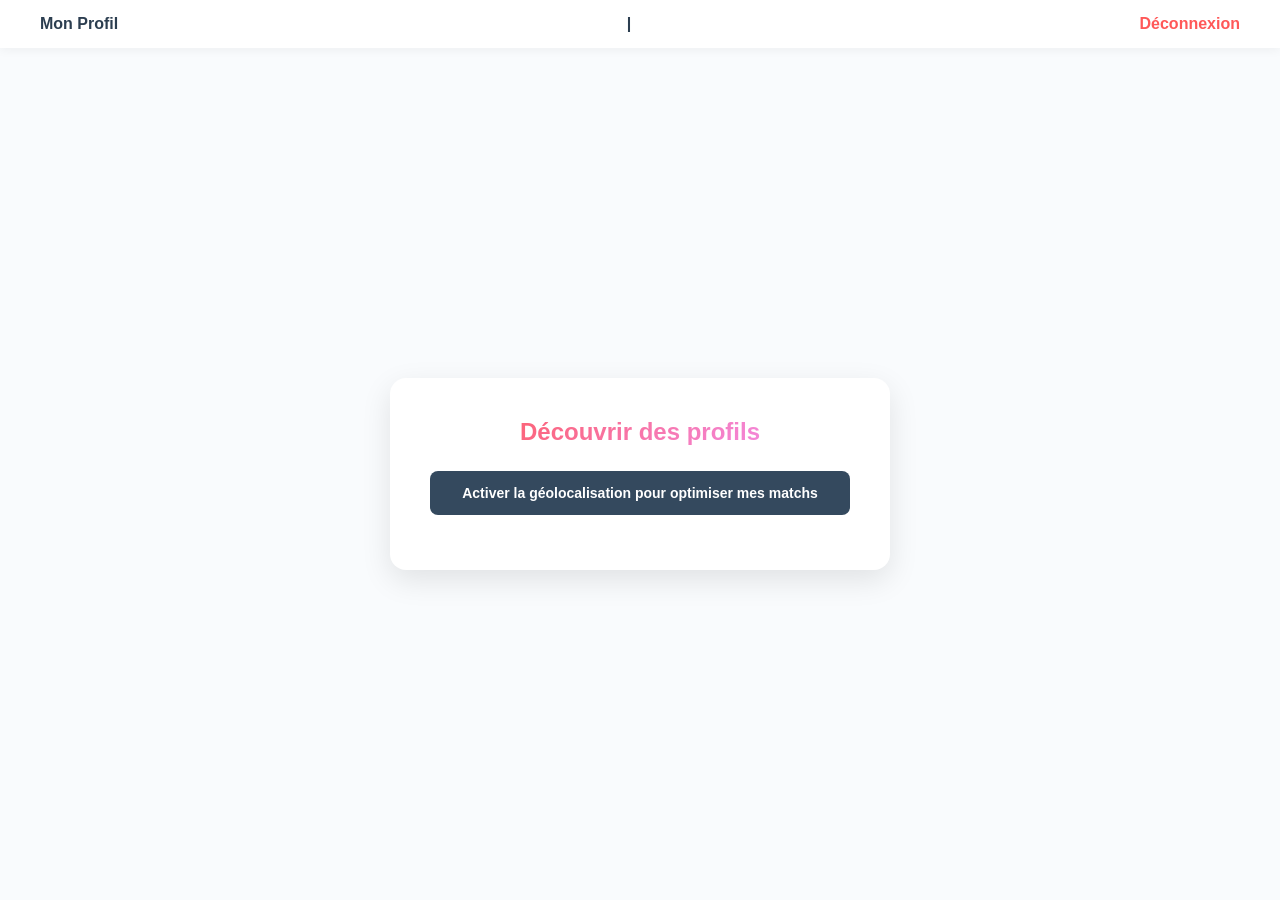
==== frontend/public/dashboard.html @ 8a45b520 "big commit" ====
<!doctype html>
<html lang="fr">
  <head>
    <meta charset="UTF-8" />
    <meta name="viewport" content="width=device-width, initial-scale=1.0" />
    <title>app-loove - Découverte</title>
    <script type="module" src="../src/app.js" defer></script>
    <link rel="stylesheet" href="./css/style.css" />
  </head>
  <body>
    <header>
      <nav>
        <span id="welcome-user">Mon Profil</span> |
        <a href="./login.html" id="logout-btn">Déconnexion</a>
      </nav>
    </header>

    <main>
      <section id="dashboard-section">
        <h1>Découvrir des profils</h1>

        <button id="geo-btn">
          Activer la géolocalisation pour optimiser mes matchs
        </button>
        <p id="geo-status"></p>

        <div id="profile-card" style="display: none">
          <div class="profile-avatar-placeholder">❤️</div>

          <div class="profile-content">
            <h2 id="profile-name">Prénom, Âge</h2>
            <span id="profile-distance">À X km de vous</span>
            <p id="profile-bio">Biographie...</p>

            <div class="actions">
              <button id="pass-btn">Passer</button>
              <button id="like-btn">Liker</button>
            </div>
          </div>
        </div>

        <div id="no-profiles" style="display: none">
          <p>
            Désolé, aucun profil ne correspond à vos critères autour de vous
            pour le moment.
          </p>
        </div>
      </section>
    </main>
  </body>
</html>
---- frontend/public/css/style.css ----
/* frontend/public/css/style.css */

/* --- Variables de Design --- */
:root {
  --gradient-primary: linear-gradient(135deg, #ff5858 0%, #f093fb 100%);
  --color-dark: #2c3e50;
  --color-light: #f9fbfd;
  --color-white: #ffffff;
  --color-success: #2ecc71;
  --color-error: #ff4d4d;
  --shadow: 0 10px 30px rgba(0, 0, 0, 0.1);
  --radius: 16px;
}

/* --- Reset & Base --- */
* {
  margin: 0;
  padding: 0;
  box-sizing: border-box;
  font-family: "Segoe UI", Tahoma, Geneva, Verdana, sans-serif;
}

body {
  background-color: var(--color-light);
  color: var(--color-dark);
  min-height: 100vh;
  display: flex;
  flex-direction: column;
}

/* --- Header & Navigation --- */
header {
  background: var(--color-white);
  padding: 15px 30px;
  box-shadow: 0 2px 10px rgba(0, 0, 0, 0.05);
}

nav {
  max-width: 1200px;
  margin: 0 auto;
  display: flex;
  justify-content: space-between;
  align-items: center;
  font-weight: 600;
}

nav a {
  color: #ff5858;
  text-decoration: none;
  transition: opacity 0.2s;
}

nav a:hover {
  opacity: 0.8;
}

/* --- Conteneur Principal --- */
main {
  flex: 1;
  display: flex;
  justify-content: center;
  align-items: center;
  padding: 20px;
}

/* --- Sections & Formulaires --- */
section {
  background: var(--color-white);
  padding: 40px;
  border-radius: var(--radius);
  box-shadow: var(--shadow);
  width: 100%;
  max-width: 450px;
  text-align: center;
}

h1 {
  font-size: 24px;
  margin-bottom: 25px;
  background: var(--gradient-primary);
  -webkit-background-clip: text;
  -webkit-text-fill-color: transparent;
}

/* --- Éléments de Formulaire --- */
form {
  display: flex;
  flex-direction: column;
  gap: 20px;
  text-align: left;
}

label {
  font-size: 14px;
  font-weight: 600;
  margin-bottom: 5px;
  display: block;
  color: #7f8c8d;
}

input,
select,
textarea {
  width: 100%;
  padding: 12px 15px;
  border: 2px solid #eaeded;
  border-radius: 8px;
  font-size: 15px;
  background-color: #fcfcfc;
  transition: border-color 0.2s;
}

input:focus,
select:focus,
textarea:focus {
  outline: none;
  border-color: #f093fb;
}

/* --- Boutons --- */
button {
  width: 100%;
  padding: 14px;
  border: none;
  border-radius: 8px;
  font-size: 16px;
  font-weight: 600;
  color: var(--color-white);
  background: var(--gradient-primary);
  cursor: pointer;
  transition:
    transform 0.1s,
    box-shadow 0.2s;
}

button:hover {
  transform: translateY(-2px);
  box-shadow: 0 5px 15px rgba(240, 147, 251, 0.4);
}

button:active {
  transform: translateY(0);
}

/* --- Feedbacks (Messages d'erreur/succès) --- */
#form-feedback,
#geo-status {
  padding: 12px;
  border-radius: 8px;
  font-size: 14px;
  font-weight: 600;
  margin-bottom: 20px;
  display: none; /* Caché par défaut */
}

#form-feedback:not(:empty),
#geo-status:not(:empty) {
  display: block; /* S'affiche dès qu'il y a du texte */
}

/* --- Interface de Découverte (Dashboard Card) --- */
#dashboard-section {
  max-width: 500px;
}

#geo-btn {
  background: #34495e;
  margin-bottom: 15px;
  font-size: 14px;
}

#profile-card {
  background: var(--color-white);
  border-radius: var(--radius) !important;
  box-shadow: var(--shadow);
  padding: 0 !important; /* Pour que l'image ou le header soit net */
  overflow: hidden;
  border: none !important;
  margin-top: 25px;
}

/* Simulation d'un espace photo stylisé */
.profile-avatar-placeholder {
  height: 250px;
  background: var(--gradient-primary);
  display: flex;
  align-items: center;
  justify-content: center;
  color: white;
  font-size: 64px;
}

.profile-content {
  padding: 25px;
  text-align: left;
}

#profile-name {
  font-size: 22px;
  font-weight: 700;
  color: var(--color-dark);
  margin-bottom: 5px;
}

#profile-bio {
  font-size: 15px;
  color: #7f8c8d;
  margin-bottom: 15px;
  line-height: 1.4;
}

#profile-distance {
  font-size: 13px;
  font-weight: 700;
  color: #9b59b6;
  background: #f3e5f5;
  display: inline-block;
  padding: 4px 10px;
  border-radius: 20px;
  margin-bottom: 20px;
}

/* Zone des boutons Like / Pass */
.actions {
  display: grid;
  grid-template-columns: 1fr 1fr;
  gap: 15px;
}

#pass-btn {
  background: #fff;
  color: var(--color-error);
  border: 2px solid var(--color-error);
}
#pass-btn:hover {
  background: var(--color-error);
  color: white;
  box-shadow: 0 5px 15px rgba(255, 77, 77, 0.3);
}

#like-btn {
  background: var(--color-success);
}
#like-btn:hover {
  box-shadow: 0 5px 15px rgba(46, 204, 113, 0.3);
}

/* --- RESPONSIVE : Media Queries --- */
@media (max-width: 480px) {
  section {
    padding: 25px 20px;
    box-shadow: none; /* Plus épuré sur mobile */
    background: transparent;
  }

  body {
    background-color: var(--color-white);
  }

  h1 {
    font-size: 22px;
  }
}
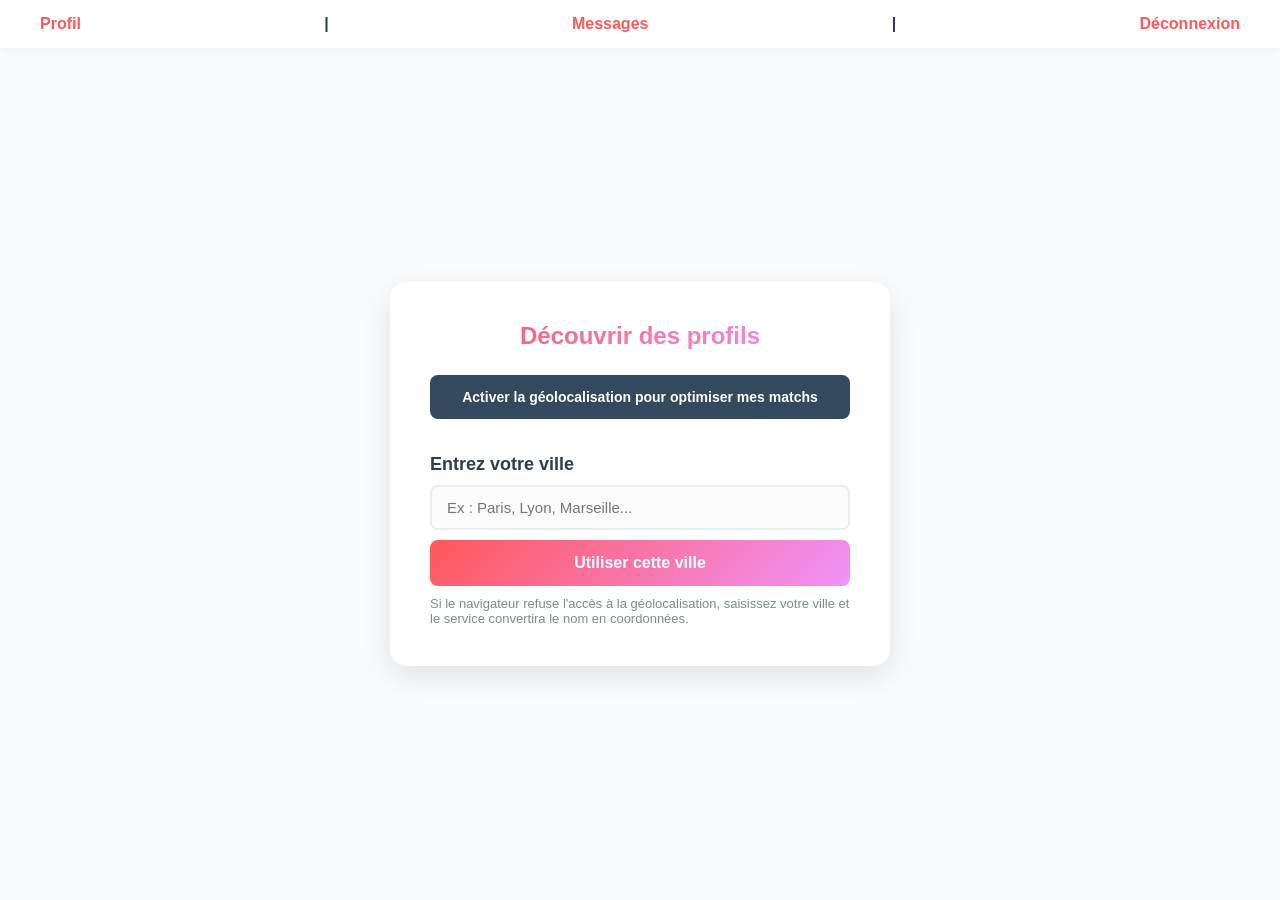
==== commit 7dec119e: "big commit" ====
--- a/frontend/public/dashboard.html
+++ b/frontend/public/dashboard.html
@@ -10,7 +10,8 @@
   <body>
     <header>
       <nav>
-        <span id="welcome-user">Mon Profil</span> |
+        <a href="./profile.html">Profil</a> |
+        <a href="./messages.html">Messages</a> |
         <a href="./login.html" id="logout-btn">Déconnexion</a>
       </nav>
     </header>
@@ -23,6 +24,37 @@
           Activer la géolocalisation pour optimiser mes matchs
         </button>
         <p id="geo-status"></p>
+
+        <div
+          id="manual-location"
+          style="
+            margin-top: 20px;
+            text-align: left;
+            max-width: 420px;
+            margin-left: auto;
+            margin-right: auto;
+          "
+        >
+          <h2 style="font-size: 18px; margin-bottom: 10px">
+            Entrez votre ville
+          </h2>
+          <form id="manual-location-form" style="display: grid; gap: 10px">
+            <input
+              id="city-input"
+              type="text"
+              placeholder="Ex : Paris, Lyon, Marseille..."
+              autocomplete="off"
+              required
+            />
+            <button id="set-location-btn" type="submit" style="width: 100%">
+              Utiliser cette ville
+            </button>
+          </form>
+          <p style="font-size: 13px; color: #7f8c8d; margin-top: 10px">
+            Si le navigateur refuse l'accès à la géolocalisation, saisissez
+            votre ville et le service convertira le nom en coordonnées.
+          </p>
+        </div>
 
         <div id="profile-card" style="display: none">
           <div class="profile-avatar-placeholder">❤️</div>
--- a/frontend/public/css/style.css
+++ b/frontend/public/css/style.css
@@ -245,6 +245,48 @@
   box-shadow: 0 5px 15px rgba(46, 204, 113, 0.3);
 }
 
+.profile-photo {
+  width: 100%;
+  height: 120px;
+  object-fit: cover;
+  border-radius: 16px;
+  border: 2px solid #f1f1f1;
+}
+
+.conversation-item {
+  display: flex;
+  justify-content: space-between;
+  align-items: center;
+  border: 1px solid #e4e4e4;
+  border-radius: 14px;
+  padding: 12px 14px;
+  background: #fbfbfb;
+  cursor: pointer;
+  transition: background 0.2s ease;
+}
+
+.conversation-item:hover {
+  background: #f1f4f8;
+}
+
+.message-sent,
+.message-received {
+  max-width: 80%;
+  padding: 15px 18px;
+  border-radius: 18px;
+  line-height: 1.5;
+}
+
+.message-sent {
+  background: #d1f2eb;
+  align-self: flex-end;
+}
+
+.message-received {
+  background: #f7f7f7;
+  align-self: flex-start;
+}
+
 /* --- RESPONSIVE : Media Queries --- */
 @media (max-width: 480px) {
   section {
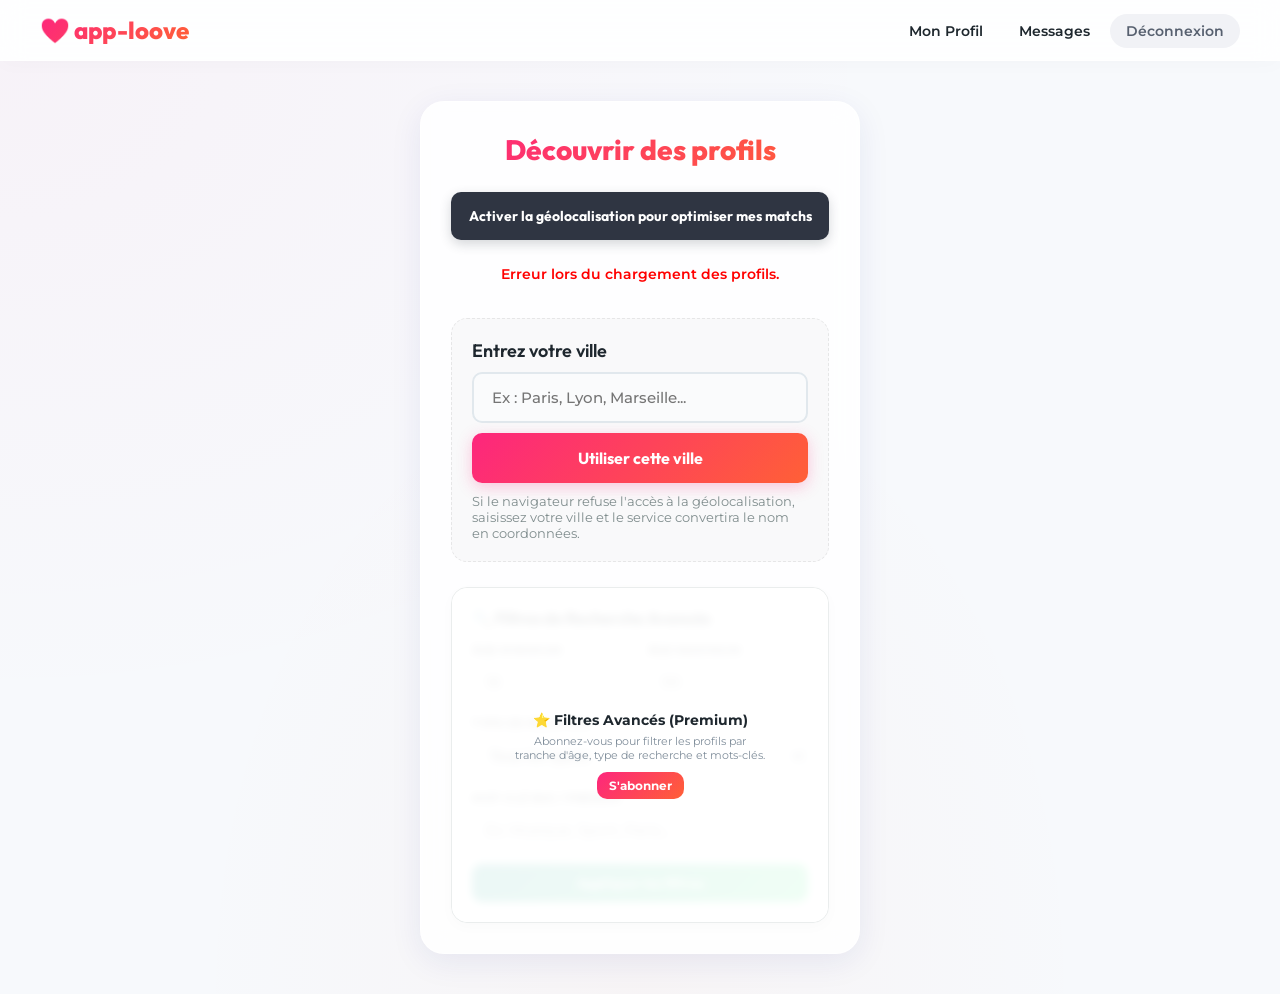
==== commit 07104d36: "feat: implement premium, visits, reports and admin panel functionalities" ====
--- a/frontend/public/dashboard.html
+++ b/frontend/public/dashboard.html
@@ -10,9 +10,12 @@
   <body>
     <header>
       <nav>
-        <a href="./profile.html">Profil</a> |
-        <a href="./messages.html">Messages</a> |
-        <a href="./login.html" id="logout-btn">Déconnexion</a>
+        <div class="logo">❤️ app-loove</div>
+        <div>
+          <a href="./profile.html">Mon Profil</a>
+          <a href="./messages.html">Messages</a>
+          <a href="./login.html" id="logout-btn">Déconnexion</a>
+        </div>
       </nav>
     </header>
 
@@ -56,8 +59,60 @@
           </p>
         </div>
 
+        <!-- Filtres Avancés (Premium) -->
+        <div id="advanced-filters" style="position: relative; background: #ffffff; border: 1px solid var(--color-border); border-radius: var(--radius-md); padding: 20px; margin-top: 25px; text-align: left; box-shadow: 0 4px 15px rgba(0,0,0,0.02);">
+          <h2 style="font-size: 16px; font-weight: 700; margin-bottom: 15px; color: var(--color-text-dark);">🔍 Filtres de Recherche Avancés</h2>
+          
+          <form id="advanced-filters-form" style="display: grid; grid-template-columns: 1fr 1fr; gap: 15px;">
+            <div>
+              <label for="filter-age-min" style="font-size: 11px;">Âge Minimum</label>
+              <input type="number" id="filter-age-min" min="18" max="100" placeholder="18" style="padding: 8px 12px; font-size: 14px;" />
+            </div>
+            <div>
+              <label for="filter-age-max" style="font-size: 11px;">Âge Maximum</label>
+              <input type="number" id="filter-age-max" min="18" max="100" placeholder="99" style="padding: 8px 12px; font-size: 14px;" />
+            </div>
+            <div style="grid-column: span 2;">
+              <label for="filter-relation" style="font-size: 11px;">Type de relation</label>
+              <select id="filter-relation" style="padding: 8px 12px; font-size: 14px;">
+                <option value="">Tous les types</option>
+                <option value="serious">Une relation sérieuse</option>
+                <option value="friendship">De l'amitié</option>
+                <option value="casual">Rencontre éphémère</option>
+              </select>
+            </div>
+            <div style="grid-column: span 2;">
+              <label for="filter-keyword" style="font-size: 11px;">Mot-clé bio / prénom</label>
+              <input type="text" id="filter-keyword" placeholder="Ex: Musique, Sport, Paris..." style="padding: 8px 12px; font-size: 14px;" />
+            </div>
+            <div style="grid-column: span 2;">
+              <button type="submit" style="padding: 10px; font-size: 14px; background: var(--gradient-secondary); box-shadow: none;">Appliquer les filtres</button>
+            </div>
+          </form>
+
+          <!-- Cache lock si non-premium -->
+          <div id="advanced-filters-lock" style="display: flex; position: absolute; top: 0; left: 0; width: 100%; height: 100%; background: rgba(255, 255, 255, 0.92); backdrop-filter: blur(4px); -webkit-backdrop-filter: blur(4px); flex-direction: column; align-items: center; justify-content: center; text-align: center; border-radius: var(--radius-md); padding: 15px; z-index: 10;">
+            <p style="font-weight: 700; font-size: 14px; margin-bottom: 5px; color: var(--color-text-dark);">⭐ Filtres Avancés (Premium)</p>
+            <p style="font-size: 11px; color: var(--color-text-muted); margin-bottom: 10px; max-width: 250px;">Abonnez-vous pour filtrer les profils par tranche d'âge, type de recherche et mots-clés.</p>
+            <a href="./premium.html" style="background: var(--gradient-primary); color: white; text-decoration: none; padding: 6px 12px; border-radius: var(--radius-sm); font-size: 12px; font-weight: 700; display: inline-block;">S'abonner</a>
+          </div>
+        </div>
+
         <div id="profile-card" style="display: none">
-          <div class="profile-avatar-placeholder">❤️</div>
+          <div id="profile-avatar" style="position: relative">
+            <img
+              id="profile-photo"
+              class="profile-photo"
+              alt="Photo de profil"
+              style="display: none"
+            />
+            <div
+              class="profile-avatar-placeholder"
+              id="profile-avatar-placeholder"
+            >
+              ❤️
+            </div>
+          </div>
 
           <div class="profile-content">
             <h2 id="profile-name">Prénom, Âge</h2>
@@ -68,6 +123,7 @@
               <button id="pass-btn">Passer</button>
               <button id="like-btn">Liker</button>
             </div>
+            <button id="report-btn" class="btn-delete" style="width: 100%; padding: 10px; font-size: 13px; margin-top: 15px; background: #57606f !important; box-shadow: none; font-weight: 600;">⚠️ Signaler ce profil</button>
           </div>
         </div>
 
@@ -79,5 +135,60 @@
         </div>
       </section>
     </main>
+
+    <!-- Modal de Match Interactif -->
+    <div id="match-modal" class="match-modal-overlay">
+      <div class="match-modal-container">
+        <div class="match-modal-title">C'est un Match !</div>
+        <div class="match-modal-subtitle">Vous et <span id="match-partner-name">quelqu'un</span> vous plaisez mutuellement.</div>
+        
+        <div class="match-avatars-wrapper">
+          <img id="match-avatar-me" class="match-avatar-circle match-avatar-me" src="" alt="Ma photo">
+          <div class="match-heart-divider">❤️</div>
+          <img id="match-avatar-partner" class="match-avatar-circle match-avatar-partner" src="" alt="Photo du match">
+        </div>
+        
+        <div class="match-modal-buttons">
+          <button id="match-chat-btn" class="btn-modal-chat">Envoyer un message</button>
+          <button id="match-close-btn" class="btn-modal-keep">Continuer la découverte</button>
+        </div>
+      </div>
+    </div>
+
+
+    <!-- Barre de Navigation Mobile fixed-bottom -->
+    <div class="mobile-nav">
+      <a href="./dashboard.html" class="mobile-nav-item active">
+        <span class="nav-icon">❤️</span>
+        <span class="nav-text">Découverte</span>
+      </a>
+      <a href="./messages.html" class="mobile-nav-item">
+        <span class="nav-icon">💬</span>
+        <span class="nav-text">Messages</span>
+      </a>
+      <a href="./profile.html" class="mobile-nav-item">
+        <span class="nav-icon">👤</span>
+        <span class="nav-text">Profil</span>
+      </a>
+    </div>
+    <!-- Modal de Signalement -->
+    <div id="report-modal" class="match-modal-overlay" style="background: rgba(15, 32, 39, 0.85);">
+      <div class="match-modal-container" style="max-width: 400px; background: white; padding: 30px; border-radius: var(--radius-lg); border: 1px solid var(--color-border); text-align: left; color: var(--color-text-dark);">
+        <h2 style="font-family: var(--font-title); font-size: 24px; font-weight: 800; color: #ff4757; margin-top: 0; margin-bottom: 10px; border: none; padding: 0;">Signaler ce profil</h2>
+        <p style="font-size: 13px; color: var(--color-text-muted); margin-bottom: 20px;">Veuillez expliquer brièvement pourquoi vous signalez ce profil. Notre équipe de modération étudiera ce signalement sous 24h.</p>
+        
+        <form id="report-form" style="display: flex; flex-direction: column; gap: 15px;">
+          <div>
+            <label for="report-reason" style="font-size: 12px; font-weight: 700;">Motif du signalement</label>
+            <textarea id="report-reason" rows="4" placeholder="Ex: Contenu inapproprié, harcèlement, faux profil..." required style="border: 2px solid #eaeded; border-radius: 8px; resize: none; margin-top: 5px;"></textarea>
+          </div>
+          
+          <div style="display: flex; gap: 10px; margin-top: 10px;">
+            <button type="button" id="report-cancel-btn" style="background: #f1f2f6; color: #57606f; box-shadow: none; flex: 1; padding: 12px;">Annuler</button>
+            <button type="submit" style="background: #ff4757; color: white; box-shadow: 0 4px 12px rgba(255,71,87,0.2); flex: 1; padding: 12px;">Signaler</button>
+          </div>
+        </form>
+      </div>
+    </div>
   </body>
 </html>
--- a/frontend/public/css/style.css
+++ b/frontend/public/css/style.css
@@ -1,15 +1,31 @@
-/* frontend/public/css/style.css */
+/* @import url de Google Fonts pour Outfit et Montserrat */
+@import url('https://fonts.googleapis.com/css2?family=Montserrat:wght@400;600;700&family=Outfit:wght@300;400;600;800&display=swap');
 
 /* --- Variables de Design --- */
 :root {
-  --gradient-primary: linear-gradient(135deg, #ff5858 0%, #f093fb 100%);
-  --color-dark: #2c3e50;
-  --color-light: #f9fbfd;
-  --color-white: #ffffff;
-  --color-success: #2ecc71;
-  --color-error: #ff4d4d;
-  --shadow: 0 10px 30px rgba(0, 0, 0, 0.1);
-  --radius: 16px;
+  --font-title: 'Outfit', sans-serif;
+  --font-body: 'Montserrat', sans-serif;
+  
+  /* Palette de couleurs Premium */
+  --gradient-primary: linear-gradient(135deg, #fd267d 0%, #ff6036 100%);
+  --gradient-secondary: linear-gradient(135deg, #11998e 0%, #38ef7d 100%);
+  --gradient-dark: linear-gradient(135deg, #0f2027 0%, #203a43 50%, #2c5364 100%);
+  
+  --color-bg-light: #f7f9fc;
+  --color-text-dark: #1e272e;
+  --color-text-muted: #808e9b;
+  --color-border: #eaeded;
+  
+  /* Glassmorphism values */
+  --glass-bg: rgba(255, 255, 255, 0.85);
+  --glass-border: rgba(255, 255, 255, 0.4);
+  --glass-shadow: 0 8px 32px 0 rgba(31, 38, 135, 0.08);
+  
+  --radius-lg: 24px;
+  --radius-md: 16px;
+  --radius-sm: 10px;
+  
+  --transition-smooth: all 0.3s cubic-bezier(0.25, 0.8, 0.25, 1);
 }
 
 /* --- Reset & Base --- */
@@ -17,22 +33,29 @@
   margin: 0;
   padding: 0;
   box-sizing: border-box;
-  font-family: "Segoe UI", Tahoma, Geneva, Verdana, sans-serif;
+  font-family: var(--font-body);
 }
 
 body {
-  background-color: var(--color-light);
-  color: var(--color-dark);
+  background-color: var(--color-bg-light);
+  color: var(--color-text-dark);
   min-height: 100vh;
   display: flex;
   flex-direction: column;
-}
-
-/* --- Header & Navigation --- */
+  overflow-x: hidden;
+}
+
+/* --- Navigation Premium --- */
 header {
-  background: var(--color-white);
-  padding: 15px 30px;
-  box-shadow: 0 2px 10px rgba(0, 0, 0, 0.05);
+  background: var(--glass-bg);
+  backdrop-filter: blur(12px);
+  -webkit-backdrop-filter: blur(12px);
+  border-bottom: 1px solid var(--glass-border);
+  padding: 15px 40px;
+  position: sticky;
+  top: 0;
+  z-index: 100;
+  box-shadow: 0 4px 20px rgba(0, 0, 0, 0.02);
 }
 
 nav {
@@ -41,17 +64,44 @@
   display: flex;
   justify-content: space-between;
   align-items: center;
+}
+
+.logo {
+  font-family: var(--font-title);
+  font-weight: 800;
+  font-size: 24px;
+  background: var(--gradient-primary);
+  -webkit-background-clip: text;
+  -webkit-text-fill-color: transparent;
+  display: flex;
+  align-items: center;
+  gap: 8px;
+  text-decoration: none;
+}
+
+nav a {
+  color: var(--color-text-dark);
+  text-decoration: none;
   font-weight: 600;
-}
-
-nav a {
-  color: #ff5858;
-  text-decoration: none;
-  transition: opacity 0.2s;
-}
-
-nav a:hover {
-  opacity: 0.8;
+  font-size: 14px;
+  padding: 8px 16px;
+  border-radius: 20px;
+  transition: var(--transition-smooth);
+}
+
+nav a:hover:not(#logout-btn) {
+  background: rgba(253, 38, 125, 0.08);
+  color: #fd267d;
+}
+
+#logout-btn {
+  background: #f1f2f6;
+  color: #57606f;
+}
+
+#logout-btn:hover {
+  background: #ffeef2;
+  color: #ff4757;
 }
 
 /* --- Conteneur Principal --- */
@@ -60,29 +110,45 @@
   display: flex;
   justify-content: center;
   align-items: center;
-  padding: 20px;
-}
-
-/* --- Sections & Formulaires --- */
+  padding: 40px 20px;
+  background-image: radial-gradient(at 0% 0%, rgba(253, 38, 125, 0.03) 0, transparent 50%),
+                    radial-gradient(at 50% 100%, rgba(255, 96, 54, 0.03) 0, transparent 50%);
+}
+
+/* --- Sections & Cartes --- */
 section {
-  background: var(--color-white);
+  background: var(--glass-bg);
+  backdrop-filter: blur(12px);
+  -webkit-backdrop-filter: blur(12px);
   padding: 40px;
-  border-radius: var(--radius);
-  box-shadow: var(--shadow);
+  border-radius: var(--radius-lg);
+  border: 1px solid var(--glass-border);
+  box-shadow: var(--glass-shadow);
   width: 100%;
-  max-width: 450px;
+  max-width: 480px;
   text-align: center;
+  transition: var(--transition-smooth);
 }
 
 h1 {
-  font-size: 24px;
+  font-family: var(--font-title);
+  font-size: 28px;
+  font-weight: 800;
   margin-bottom: 25px;
   background: var(--gradient-primary);
   -webkit-background-clip: text;
   -webkit-text-fill-color: transparent;
 }
 
-/* --- Éléments de Formulaire --- */
+h2 {
+  font-family: var(--font-title);
+  font-size: 20px;
+  font-weight: 600;
+  margin-bottom: 15px;
+  color: var(--color-text-dark);
+}
+
+/* --- Formulaires & Inputs --- */
 form {
   display: flex;
   flex-direction: column;
@@ -90,137 +156,220 @@
   text-align: left;
 }
 
+form > div {
+  display: flex;
+  flex-direction: column;
+  gap: 6px;
+}
+
 label {
-  font-size: 14px;
+  font-size: 13px;
   font-weight: 600;
-  margin-bottom: 5px;
-  display: block;
-  color: #7f8c8d;
+  color: var(--color-text-dark);
+  text-transform: uppercase;
+  letter-spacing: 0.5px;
 }
 
 input,
 select,
 textarea {
   width: 100%;
-  padding: 12px 15px;
-  border: 2px solid #eaeded;
-  border-radius: 8px;
+  padding: 14px 18px;
+  border: 2px solid #e1e8ed;
+  border-radius: var(--radius-sm);
   font-size: 15px;
-  background-color: #fcfcfc;
-  transition: border-color 0.2s;
+  font-weight: 500;
+  background-color: #fafbfc;
+  color: var(--color-text-dark);
+  transition: var(--transition-smooth);
 }
 
 input:focus,
 select:focus,
 textarea:focus {
   outline: none;
-  border-color: #f093fb;
+  border-color: #ff6036;
+  background-color: #fff;
+  box-shadow: 0 0 0 4px rgba(255, 96, 54, 0.1);
 }
 
 /* --- Boutons --- */
 button {
   width: 100%;
-  padding: 14px;
+  padding: 15px;
   border: none;
-  border-radius: 8px;
+  border-radius: var(--radius-sm);
+  font-family: var(--font-title);
   font-size: 16px;
-  font-weight: 600;
-  color: var(--color-white);
+  font-weight: 700;
+  color: #ffffff;
   background: var(--gradient-primary);
   cursor: pointer;
-  transition:
-    transform 0.1s,
-    box-shadow 0.2s;
+  box-shadow: 0 4px 15px rgba(253, 38, 125, 0.25);
+  transition: var(--transition-smooth);
 }
 
 button:hover {
   transform: translateY(-2px);
-  box-shadow: 0 5px 15px rgba(240, 147, 251, 0.4);
+  box-shadow: 0 6px 20px rgba(253, 38, 125, 0.35);
 }
 
 button:active {
   transform: translateY(0);
 }
 
-/* --- Feedbacks (Messages d'erreur/succès) --- */
+.btn-delete {
+  background: #ff4757 !important;
+  box-shadow: 0 4px 15px rgba(255, 71, 87, 0.25) !important;
+}
+
+.btn-delete:hover {
+  background: #ff2a3a !important;
+  box-shadow: 0 6px 20px rgba(255, 71, 87, 0.35) !important;
+}
+
+#chat-back-btn {
+  background: #f1f2f6 !important;
+  color: #57606f !important;
+  box-shadow: none !important;
+}
+
+#chat-back-btn:hover {
+  background: #e1e2e6 !important;
+}
+
+
+/* --- Feedbacks --- */
 #form-feedback,
-#geo-status {
-  padding: 12px;
-  border-radius: 8px;
+#geo-status,
+#photo-feedback {
+  padding: 14px;
+  border-radius: var(--radius-sm);
   font-size: 14px;
   font-weight: 600;
   margin-bottom: 20px;
-  display: none; /* Caché par défaut */
+  display: none;
+  text-align: center;
+  border: 1px solid transparent;
+  animation: fadeIn 0.3s ease;
 }
 
 #form-feedback:not(:empty),
-#geo-status:not(:empty) {
-  display: block; /* S'affiche dès qu'il y a du texte */
-}
-
-/* --- Interface de Découverte (Dashboard Card) --- */
+#geo-status:not(:empty),
+#photo-feedback:not(:empty) {
+  display: block;
+}
+
+/* Styles pour types de feedbacks */
+.feedback-success {
+  background-color: #e8f8f5;
+  color: #27ae60;
+  border-color: #a3e4d7;
+}
+
+.feedback-error {
+  background-color: #fdedec;
+  color: #c0392b;
+  border-color: #f5b7b1;
+}
+
+.feedback-info {
+  background-color: #ebf5fb;
+  color: #2980b9;
+  border-color: #aed6f1;
+}
+
+/* --- Dashboard & Cartes Profils --- */
 #dashboard-section {
-  max-width: 500px;
+  max-width: 440px;
+  padding: 30px;
 }
 
 #geo-btn {
-  background: #34495e;
-  margin-bottom: 15px;
+  background: #2f3542;
+  box-shadow: 0 4px 12px rgba(47, 53, 66, 0.2);
+  margin-bottom: 10px;
   font-size: 14px;
 }
 
+#geo-btn:hover {
+  background: #1e222b;
+  box-shadow: 0 6px 15px rgba(47, 53, 66, 0.3);
+}
+
+#manual-location {
+  background: rgba(0, 0, 0, 0.02);
+  border-radius: var(--radius-md);
+  padding: 20px;
+  margin-top: 20px;
+  border: 1px dashed rgba(0, 0, 0, 0.08);
+}
+
 #profile-card {
-  background: var(--color-white);
-  border-radius: var(--radius) !important;
-  box-shadow: var(--shadow);
-  padding: 0 !important; /* Pour que l'image ou le header soit net */
+  background: #ffffff;
+  border-radius: var(--radius-lg) !important;
+  box-shadow: 0 15px 40px rgba(0, 0, 0, 0.08);
+  padding: 0 !important;
   overflow: hidden;
-  border: none !important;
+  border: 1px solid #f1f2f6 !important;
   margin-top: 25px;
-}
-
-/* Simulation d'un espace photo stylisé */
-.profile-avatar-placeholder {
+  text-align: left;
+  position: relative;
+  transition: transform 0.5s cubic-bezier(0.175, 0.885, 0.32, 1.275), opacity 0.5s;
+}
+
+#profile-avatar-placeholder {
   height: 250px;
   background: var(--gradient-primary);
   display: flex;
   align-items: center;
   justify-content: center;
   color: white;
-  font-size: 64px;
+  font-size: 80px;
+  user-select: none;
+}
+
+#profile-photo {
+  width: 100%;
+  height: 250px;
+  object-fit: cover;
+  display: block;
 }
 
 .profile-content {
-  padding: 25px;
-  text-align: left;
+  padding: 30px 25px 25px 25px;
+  background: linear-gradient(to bottom, transparent 0%, rgba(255,255,255,1) 5%);
 }
 
 #profile-name {
-  font-size: 22px;
+  font-family: var(--font-title);
+  font-size: 24px;
+  font-weight: 800;
+  color: var(--color-text-dark);
+  margin-bottom: 8px;
+  display: flex;
+  justify-content: space-between;
+  align-items: center;
+}
+
+#profile-distance {
+  font-size: 12px;
   font-weight: 700;
-  color: var(--color-dark);
-  margin-bottom: 5px;
+  color: #fd267d;
+  background: #ffeef2;
+  display: inline-block;
+  padding: 6px 12px;
+  border-radius: 30px;
+  margin-bottom: 15px;
 }
 
 #profile-bio {
-  font-size: 15px;
-  color: #7f8c8d;
-  margin-bottom: 15px;
-  line-height: 1.4;
-}
-
-#profile-distance {
-  font-size: 13px;
-  font-weight: 700;
-  color: #9b59b6;
-  background: #f3e5f5;
-  display: inline-block;
-  padding: 4px 10px;
-  border-radius: 20px;
-  margin-bottom: 20px;
-}
-
-/* Zone des boutons Like / Pass */
+  font-size: 14px;
+  color: #57606f;
+  margin-bottom: 25px;
+  line-height: 1.6;
+}
+
 .actions {
   display: grid;
   grid-template-columns: 1fr 1fr;
@@ -228,78 +377,636 @@
 }
 
 #pass-btn {
-  background: #fff;
-  color: var(--color-error);
-  border: 2px solid var(--color-error);
-}
+  background: #ffffff;
+  color: #ff4757;
+  border: 2px solid #ff4757;
+  box-shadow: 0 4px 12px rgba(255, 71, 87, 0.1);
+}
+
 #pass-btn:hover {
-  background: var(--color-error);
+  background: #ff4757;
+  color: #ffffff;
+  box-shadow: 0 6px 20px rgba(255, 71, 87, 0.25);
+}
+
+#like-btn {
+  background: var(--gradient-secondary);
+  box-shadow: 0 4px 15px rgba(56, 239, 125, 0.2);
+}
+
+#like-btn:hover {
+  box-shadow: 0 6px 20px rgba(56, 239, 125, 0.35);
+}
+
+/* --- Animations de Swiping --- */
+.swipe-left {
+  transform: translateX(-150%) rotate(-20deg) !important;
+  opacity: 0;
+}
+
+.swipe-right {
+  transform: translateX(150%) rotate(20deg) !important;
+  opacity: 0;
+}
+
+/* --- Grille Photo Tinder 3x2 --- */
+#profile-section {
+  max-width: 550px;
+}
+
+.tinder-grid {
+  display: grid;
+  grid-template-columns: repeat(3, 1fr);
+  grid-template-rows: repeat(3, 120px);
+  gap: 10px;
+  margin: 25px 0;
+  width: 100%;
+}
+
+.tinder-slot {
+  background: #f1f2f6;
+  border: 2px dashed #ccd6dd;
+  border-radius: var(--radius-md);
+  position: relative;
+  overflow: hidden;
+  display: flex;
+  align-items: center;
+  justify-content: center;
+  transition: var(--transition-smooth);
+  cursor: pointer;
+}
+
+.tinder-slot:first-child {
+  grid-column: span 2;
+  grid-row: span 2;
+}
+
+.tinder-slot:hover {
+  border-color: #fd267d;
+  background: #ffeef2;
+}
+
+.tinder-slot.filled {
+  border: 2px solid var(--color-border);
+  cursor: default;
+}
+
+.tinder-slot.filled:hover {
+  background: #ffffff;
+}
+
+.tinder-slot img {
+  width: 100%;
+  height: 100%;
+  object-fit: cover;
+  transition: var(--transition-smooth);
+}
+
+.slot-add-btn {
+  font-size: 32px;
+  color: #a4b0be;
+  font-weight: 300;
+  user-select: none;
+}
+
+.slot-delete-btn {
+  position: absolute;
+  bottom: 8px;
+  right: 8px;
+  background: #ff4757;
   color: white;
-  box-shadow: 0 5px 15px rgba(255, 77, 77, 0.3);
-}
-
-#like-btn {
-  background: var(--color-success);
-}
-#like-btn:hover {
-  box-shadow: 0 5px 15px rgba(46, 204, 113, 0.3);
-}
-
-.profile-photo {
+  border: none;
+  border-radius: 50%;
+  width: 28px;
+  height: 28px;
+  display: flex;
+  align-items: center;
+  justify-content: center;
+  cursor: pointer;
+  font-size: 13px;
+  font-weight: bold;
+  box-shadow: 0 2px 6px rgba(0,0,0,0.15);
+  transition: var(--transition-smooth);
+  z-index: 5;
+  padding: 0;
+}
+
+.slot-delete-btn:hover {
+  transform: scale(1.15);
+  background: #ff2a3a;
+}
+
+.slot-main-btn {
+  position: absolute;
+  bottom: 8px;
+  left: 8px;
+  background: var(--gradient-secondary);
+  color: white;
+  border: none;
+  border-radius: 50%;
+  width: 28px;
+  height: 28px;
+  display: flex;
+  align-items: center;
+  justify-content: center;
+  cursor: pointer;
+  font-size: 13px;
+  box-shadow: 0 2px 6px rgba(0,0,0,0.15);
+  transition: var(--transition-smooth);
+  z-index: 5;
+  padding: 0;
+}
+
+.slot-main-btn:hover {
+  transform: scale(1.15);
+}
+
+.slot-badge-main {
+  position: absolute;
+  top: 8px;
+  left: 8px;
+  background: var(--gradient-primary);
+  color: white;
+  font-size: 10px;
+  font-weight: 700;
+  padding: 4px 8px;
+  border-radius: 12px;
+  box-shadow: 0 2px 6px rgba(0,0,0,0.15);
+  z-index: 5;
+}
+
+/* --- Messagerie Premium --- */
+#messages-section {
+  max-width: 1100px;
+  height: calc(100vh - 160px);
+  min-height: 550px;
+  padding: 0 !important;
+  display: flex;
+  overflow: hidden;
+  background: rgba(255, 255, 255, 0.9);
+}
+
+.inbox-panel {
+  width: 320px;
+  border-right: 1px solid var(--color-border);
+  display: flex;
+  flex-direction: column;
+  background: #ffffff;
+  padding: 25px 0;
+}
+
+.inbox-panel h1 {
+  padding: 0 25px 20px 25px;
+  border-bottom: 1px solid var(--color-border);
+  font-size: 22px;
+  text-align: left;
+}
+
+#inbox-list {
+  flex: 1;
+  overflow-y: auto;
+  display: flex;
+  flex-direction: column;
+  padding: 10px 0;
+}
+
+.conversation-item {
   width: 100%;
-  height: 120px;
+  background: none;
+  border: none;
+  box-shadow: none !important;
+  border-radius: 0;
+  display: flex;
+  align-items: center;
+  gap: 15px;
+  padding: 15px 25px;
+  cursor: pointer;
+  transition: var(--transition-smooth);
+  text-align: left;
+  border-left: 3px solid transparent;
+}
+
+.conversation-item:hover {
+  background: #f8f9fa;
+  transform: none;
+}
+
+.conversation-item.active {
+  background: #fff0f3;
+  border-left-color: #fd267d;
+}
+
+.conversation-avatar {
+  width: 50px;
+  height: 50px;
+  border-radius: 50%;
   object-fit: cover;
-  border-radius: 16px;
-  border: 2px solid #f1f1f1;
-}
-
-.conversation-item {
+  background: #ffeef2;
+  border: 1px solid var(--color-border);
+}
+
+.conversation-details {
+  flex: 1;
+  display: flex;
+  flex-direction: column;
+  gap: 4px;
+}
+
+.conversation-name {
+  font-weight: 700;
+  font-size: 15px;
+  color: var(--color-text-dark);
+}
+
+.conversation-meta {
   display: flex;
   justify-content: space-between;
   align-items: center;
-  border: 1px solid #e4e4e4;
-  border-radius: 14px;
-  padding: 12px 14px;
-  background: #fbfbfb;
-  cursor: pointer;
-  transition: background 0.2s ease;
-}
-
-.conversation-item:hover {
-  background: #f1f4f8;
+}
+
+.unread-indicator {
+  width: 10px;
+  height: 10px;
+  border-radius: 50%;
+  background-color: #ff4757;
+  display: inline-block;
+  box-shadow: 0 0 8px rgba(255, 71, 87, 0.6);
+}
+
+.chat-panel {
+  flex: 1;
+  display: flex;
+  flex-direction: column;
+  background: #fafbfc;
+  padding: 25px;
+}
+
+#conversation-title {
+  font-family: var(--font-title);
+  font-size: 20px;
+  font-weight: 800;
+  border-bottom: 1px solid var(--color-border);
+  padding-bottom: 15px;
+  text-align: left;
+  margin-bottom: 0px;
+  background: var(--gradient-primary);
+  -webkit-background-clip: text;
+  -webkit-text-fill-color: transparent;
+}
+
+#conversation-messages {
+  flex: 1;
+  overflow-y: auto;
+  padding: 20px 0;
+  display: flex;
+  flex-direction: column;
+  gap: 15px;
 }
 
 .message-sent,
 .message-received {
-  max-width: 80%;
-  padding: 15px 18px;
-  border-radius: 18px;
+  max-width: 65%;
+  padding: 14px 20px;
+  border-radius: 20px;
+  font-size: 14px;
   line-height: 1.5;
+  font-weight: 500;
+  word-wrap: break-word;
+  animation: fadeIn 0.25s ease-out;
 }
 
 .message-sent {
-  background: #d1f2eb;
+  background: var(--gradient-primary);
+  color: white;
   align-self: flex-end;
+  border-bottom-right-radius: 4px;
+  box-shadow: 0 4px 12px rgba(253, 38, 125, 0.15);
 }
 
 .message-received {
-  background: #f7f7f7;
+  background: #ffffff;
+  color: var(--color-text-dark);
   align-self: flex-start;
-}
-
-/* --- RESPONSIVE : Media Queries --- */
-@media (max-width: 480px) {
+  border-bottom-left-radius: 4px;
+  box-shadow: 0 2px 10px rgba(0,0,0,0.03);
+  border: 1px solid var(--color-border);
+}
+
+#message-form {
+  border-top: 1px solid var(--color-border);
+  padding-top: 20px;
+  display: flex;
+  gap: 12px;
+}
+
+#message-input {
+  flex: 1;
+  resize: none;
+  padding: 14px 20px;
+  border-radius: 30px;
+  border: 1px solid var(--color-border);
+}
+
+#message-form button {
+  width: auto;
+  padding: 14px 28px;
+  border-radius: 30px;
+}
+
+/* --- Modal de Match Interactif --- */
+.match-modal-overlay {
+  position: fixed;
+  top: 0;
+  left: 0;
+  width: 100vw;
+  height: 100vh;
+  background: rgba(15, 32, 39, 0.95);
+  backdrop-filter: blur(15px);
+  -webkit-backdrop-filter: blur(15px);
+  z-index: 1000;
+  display: flex;
+  justify-content: center;
+  align-items: center;
+  opacity: 0;
+  pointer-events: none;
+  transition: opacity 0.4s ease;
+}
+
+.match-modal-overlay.active {
+  opacity: 1;
+  pointer-events: auto;
+}
+
+.match-modal-container {
+  width: 90%;
+  max-width: 450px;
+  text-align: center;
+  color: white;
+  transform: scale(0.8);
+  transition: transform 0.5s cubic-bezier(0.175, 0.885, 0.32, 1.275);
+}
+
+.match-modal-overlay.active .match-modal-container {
+  transform: scale(1);
+}
+
+.match-modal-title {
+  font-family: var(--font-title);
+  font-size: 42px;
+  font-weight: 800;
+  background: linear-gradient(135deg, #ff007f 0%, #ff7f00 100%);
+  -webkit-background-clip: text;
+  -webkit-text-fill-color: transparent;
+  margin-bottom: 10px;
+  animation: pulse 1.5s infinite;
+}
+
+.match-modal-subtitle {
+  font-size: 16px;
+  margin-bottom: 40px;
+  color: #f1f2f6;
+}
+
+.match-avatars-wrapper {
+  display: flex;
+  justify-content: center;
+  align-items: center;
+  gap: 20px;
+  margin-bottom: 40px;
+  position: relative;
+}
+
+.match-avatar-circle {
+  width: 130px;
+  height: 130px;
+  border-radius: 50%;
+  border: 4px solid #ffffff;
+  object-fit: cover;
+  box-shadow: 0 8px 24px rgba(0,0,0,0.3);
+  background: #2f3542;
+  transition: var(--transition-smooth);
+}
+
+.match-avatar-me {
+  transform: rotate(-6deg);
+  animation: floatLeft 3s ease-in-out infinite;
+}
+
+.match-avatar-partner {
+  transform: rotate(6deg);
+  animation: floatRight 3s ease-in-out infinite;
+}
+
+.match-heart-divider {
+  font-size: 40px;
+  color: #ff4757;
+  animation: beat 1s infinite alternate;
+  z-index: 10;
+  text-shadow: 0 0 15px rgba(255, 71, 87, 0.5);
+}
+
+.match-modal-buttons {
+  display: flex;
+  flex-direction: column;
+  gap: 15px;
+  padding: 0 20px;
+}
+
+.btn-modal-chat {
+  background: var(--gradient-primary);
+  box-shadow: 0 4px 15px rgba(253, 38, 125, 0.4);
+}
+
+.btn-modal-keep {
+  background: transparent;
+  border: 2px solid rgba(255, 255, 255, 0.4);
+  color: white;
+  box-shadow: none;
+}
+
+.btn-modal-keep:hover {
+  background: rgba(255, 255, 255, 0.1);
+  border-color: white;
+  box-shadow: none;
+}
+
+/* --- Animations CSS --- */
+@keyframes fadeIn {
+  from { opacity: 0; transform: translateY(10px); }
+  to { opacity: 1; transform: translateY(0); }
+}
+
+@keyframes pulse {
+  0% { transform: scale(1); }
+  50% { transform: scale(1.05); }
+  100% { transform: scale(1); }
+}
+
+@keyframes beat {
+  to { transform: scale(1.2); }
+}
+
+@keyframes floatLeft {
+  0%, 100% { transform: translateY(0) rotate(-6deg); }
+  50% { transform: translateY(-8px) rotate(-4deg); }
+}
+
+@keyframes floatRight {
+  0%, 100% { transform: translateY(0) rotate(6deg); }
+  50% { transform: translateY(-8px) rotate(8deg); }
+}
+
+/* --- Barre de navigation mobile fixed-bottom --- */
+.mobile-nav {
+  display: none;
+  position: fixed;
+  bottom: 0;
+  left: 0;
+  width: 100%;
+  height: 65px;
+  background: rgba(255, 255, 255, 0.95);
+  backdrop-filter: blur(10px);
+  -webkit-backdrop-filter: blur(10px);
+  border-top: 1px solid var(--color-border);
+  justify-content: space-around;
+  align-items: center;
+  z-index: 1000;
+  box-shadow: 0 -4px 15px rgba(0,0,0,0.04);
+}
+
+.mobile-nav-item {
+  display: flex;
+  flex-direction: column;
+  align-items: center;
+  justify-content: center;
+  text-decoration: none;
+  color: var(--color-text-muted);
+  font-size: 11px;
+  font-weight: 600;
+  flex: 1;
+  height: 100%;
+  transition: var(--transition-smooth);
+}
+
+.mobile-nav-item .nav-icon {
+  font-size: 20px;
+  margin-bottom: 2px;
+  transition: var(--transition-smooth);
+}
+
+.mobile-nav-item.active {
+  color: #fd267d;
+}
+
+.mobile-nav-item.active .nav-icon {
+  transform: scale(1.15);
+}
+
+/* --- Media Queries --- */
+@media (max-width: 768px) {
+  header {
+    display: none !important; /* On masque le header du haut sur mobile */
+  }
+
+  #profile-avatar-placeholder,
+  #profile-photo {
+    height: 210px !important;
+  }
+
+  #mobile-logout-btn {
+    display: block !important; /* On affiche le bouton de déconnexion rouge sur mobile */
+  }
+
+  .mobile-nav {
+    display: flex !important; /* On affiche la barre du bas sur mobile */
+  }
+  
+  main {
+    padding: 20px 15px 90px 15px !important; /* Padding en bas pour libérer l'espace de la barre mobile */
+  }
+
   section {
     padding: 25px 20px;
-    box-shadow: none; /* Plus épuré sur mobile */
-    background: transparent;
-  }
-
-  body {
-    background-color: var(--color-white);
-  }
-
-  h1 {
-    font-size: 22px;
-  }
-}
+    border-radius: var(--radius-md);
+  }
+
+  #messages-section {
+    flex-direction: column;
+    height: calc(100vh - 160px) !important;
+    min-height: 450px !important;
+  }
+
+  /* Si le chat n'est pas ouvert : on montre l'inbox, on cache le chat */
+  #messages-section:not(.chat-open) .inbox-panel {
+    display: flex !important;
+    width: 100% !important;
+    height: 100% !important;
+    max-height: none !important;
+    border-right: none;
+  }
+
+  #messages-section:not(.chat-open) .chat-panel {
+    display: none !important;
+  }
+
+  /* Si le chat est ouvert : on cache l'inbox, on montre le chat */
+  #messages-section.chat-open .inbox-panel {
+    display: none !important;
+  }
+
+  #messages-section.chat-open .chat-panel {
+    display: flex !important;
+    width: 100% !important;
+    height: 100% !important;
+    min-height: auto !important;
+    padding: 15px;
+  }
+
+  #messages-section.chat-open #chat-back-btn {
+    display: inline-block !important;
+  }
+
+  .inbox-panel h1 {
+    padding: 0 20px 10px 20px;
+    font-size: 18px;
+  }
+  
+  .message-sent, .message-received {
+    max-width: 85%;
+  }
+
+  .actions {
+    grid-template-columns: 1fr;
+  }
+}
+
+/* --- Espace Admin Styling --- */
+.stat-card {
+  transition: var(--transition-smooth) !important;
+}
+.stat-card:hover {
+  transform: translateY(-5px);
+  box-shadow: 0 10px 25px rgba(0,0,0,0.07) !important;
+}
+.admin-tab {
+  transition: var(--transition-smooth) !important;
+}
+.admin-tab:hover {
+  color: #fd267d !important;
+}
+.admin-tab.active {
+  color: #fd267d !important;
+  border-bottom: 3px solid #fd267d !important;
+}
+tbody tr {
+  transition: var(--transition-smooth);
+}
+tbody tr:hover {
+  background-color: #fafbfc;
+}
+input[type="number"]::-webkit-inner-spin-button, 
+input[type="number"]::-webkit-outer-spin-button { 
+  -webkit-appearance: none; 
+  margin: 0; 
+}
+
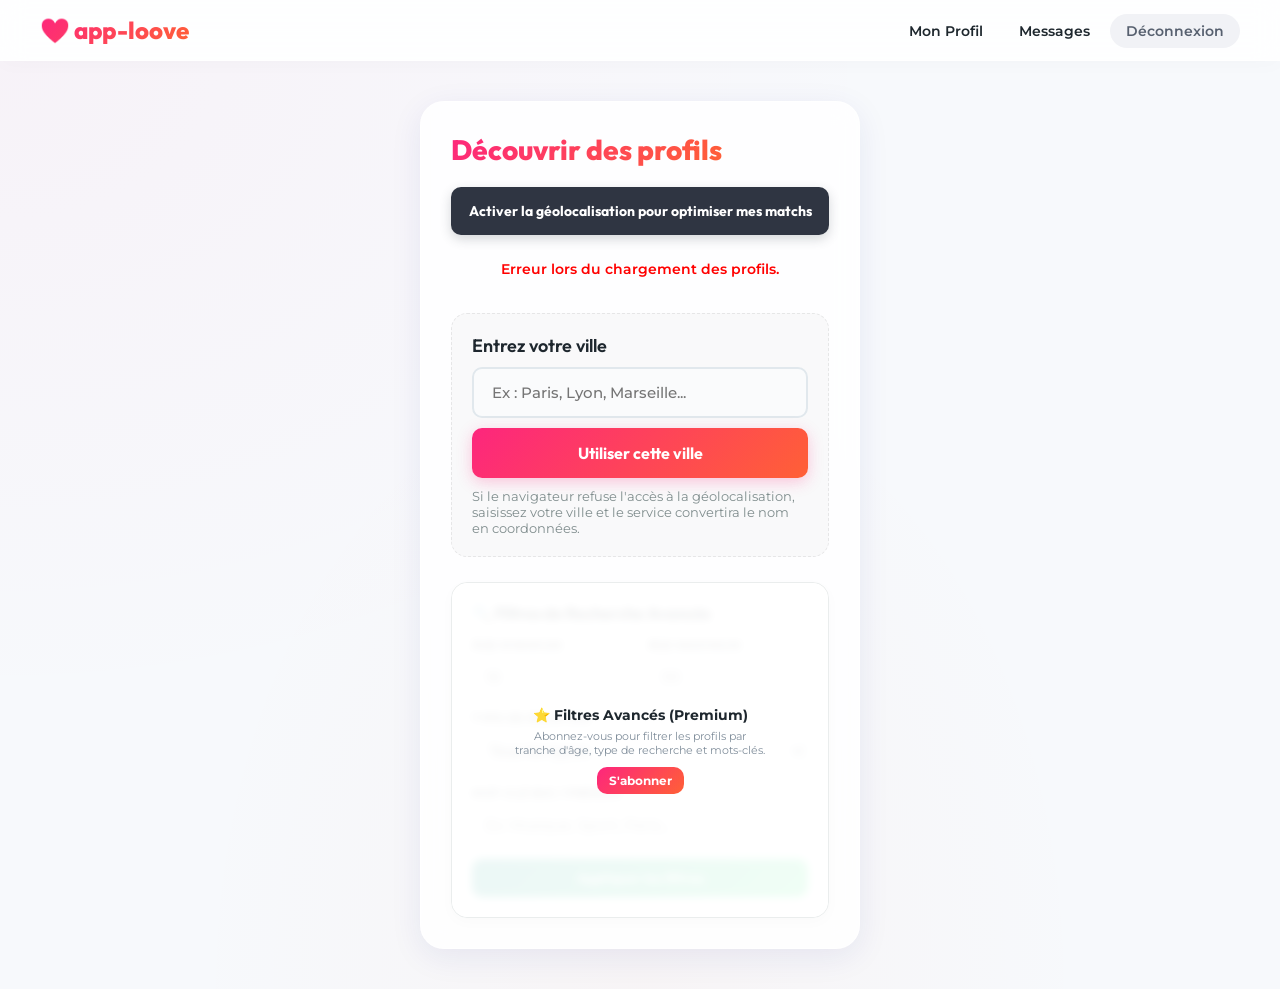
==== commit 4e58f15d: "feat: hide location setup UI on dashboard if set and add a toggle button" ====
--- a/frontend/public/dashboard.html
+++ b/frontend/public/dashboard.html
@@ -21,42 +21,48 @@
 
     <main>
       <section id="dashboard-section">
-        <h1>Découvrir des profils</h1>
-
-        <button id="geo-btn">
-          Activer la géolocalisation pour optimiser mes matchs
-        </button>
-        <p id="geo-status"></p>
-
-        <div
-          id="manual-location"
-          style="
-            margin-top: 20px;
-            text-align: left;
-            max-width: 420px;
-            margin-left: auto;
-            margin-right: auto;
-          "
-        >
-          <h2 style="font-size: 18px; margin-bottom: 10px">
-            Entrez votre ville
-          </h2>
-          <form id="manual-location-form" style="display: grid; gap: 10px">
-            <input
-              id="city-input"
-              type="text"
-              placeholder="Ex : Paris, Lyon, Marseille..."
-              autocomplete="off"
-              required
-            />
-            <button id="set-location-btn" type="submit" style="width: 100%">
-              Utiliser cette ville
-            </button>
-          </form>
-          <p style="font-size: 13px; color: #7f8c8d; margin-top: 10px">
-            Si le navigateur refuse l'accès à la géolocalisation, saisissez
-            votre ville et le service convertira le nom en coordonnées.
-          </p>
+        <div style="display: flex; justify-content: space-between; align-items: center; margin-bottom: 20px; flex-wrap: wrap; gap: 10px;">
+          <h1 style="margin: 0; text-align: left;">Découvrir des profils</h1>
+          <button type="button" id="toggle-location-btn" style="width: auto; padding: 8px 16px; font-size: 13px; background: #fafbfc; border: 1px solid var(--color-border); color: var(--color-text-muted); box-shadow: none; border-radius: 20px; cursor: pointer; display: none;">📍 Modifier ma position</button>
+        </div>
+
+        <!-- Sélecteur de localisation (masqué automatiquement si défini) -->
+        <div id="location-setup-container" style="margin-bottom: 25px;">
+          <button id="geo-btn">
+            Activer la géolocalisation pour optimiser mes matchs
+          </button>
+          <p id="geo-status"></p>
+
+          <div
+            id="manual-location"
+            style="
+              margin-top: 20px;
+              text-align: left;
+              max-width: 420px;
+              margin-left: auto;
+              margin-right: auto;
+            "
+          >
+            <h2 style="font-size: 18px; margin-bottom: 10px">
+              Entrez votre ville
+            </h2>
+            <form id="manual-location-form" style="display: grid; gap: 10px">
+              <input
+                id="city-input"
+                type="text"
+                placeholder="Ex : Paris, Lyon, Marseille..."
+                autocomplete="off"
+                required
+              />
+              <button id="set-location-btn" type="submit" style="width: 100%">
+                Utiliser cette ville
+              </button>
+            </form>
+            <p style="font-size: 13px; color: #7f8c8d; margin-top: 10px">
+              Si le navigateur refuse l'accès à la géolocalisation, saisissez
+              votre ville et le service convertira le nom en coordonnées.
+            </p>
+          </div>
         </div>
 
         <!-- Filtres Avancés (Premium) -->
